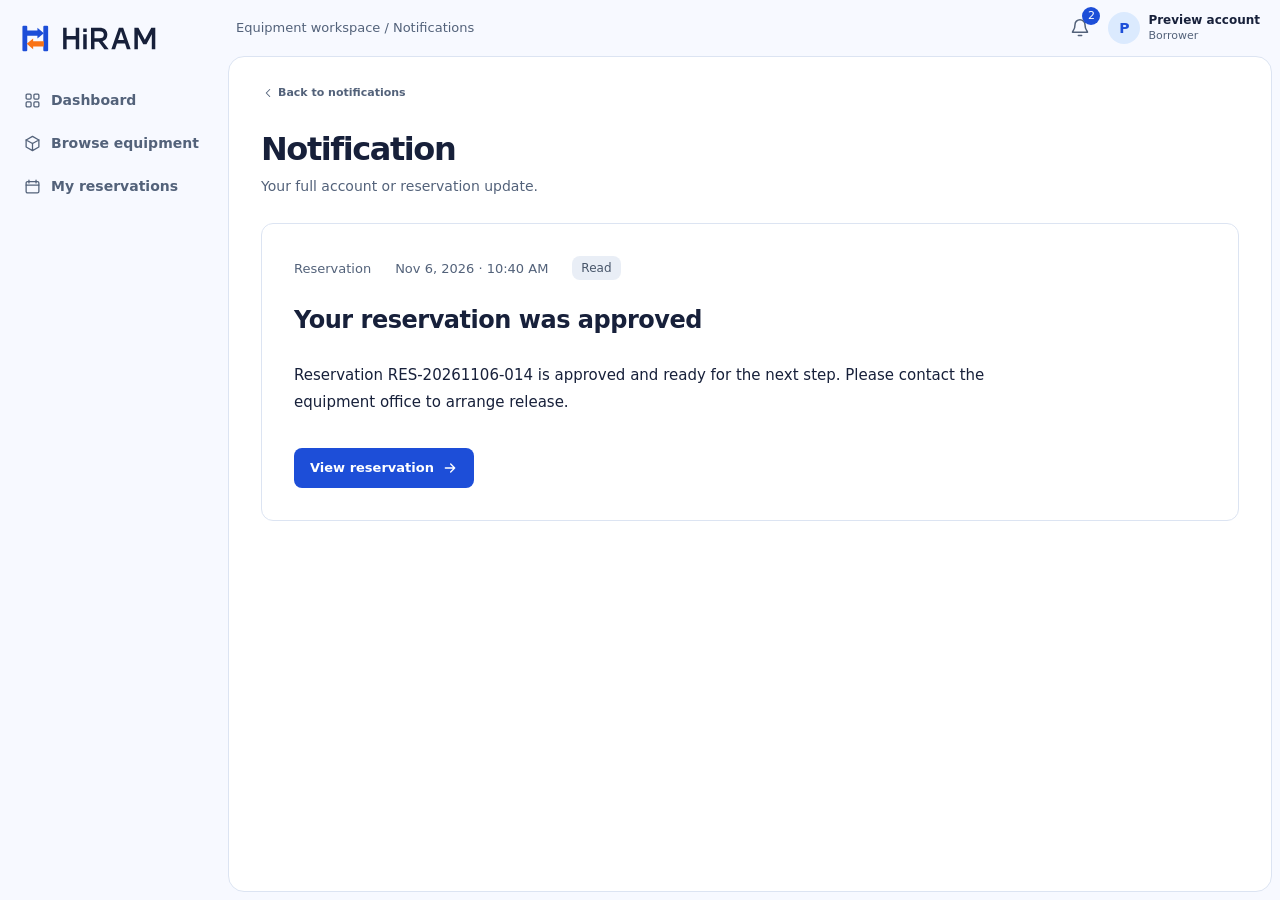
==== output/ui-previews/notifications/details.html @ 9144a80d "feat: add notification bell and list and detail UI templates" ====
<!doctype html><html lang="en"><meta charset="utf-8"><meta name="viewport" content="width=device-width,initial-scale=1"><title>HiRAM notification UI preview</title><style>:root {
    color-scheme: light;
    --font-body: Inter, system-ui, sans-serif;
    --font-heading: Manrope, var(--font-body);
    --background: #F7F9FF;
    --surface: #FFFFFF;
    --raised: #F0F4FF;
    --ink: #17203A;
    --muted: #53627A;
    --line: #DCE4F2;
    --control-line: #7888A2;
    --primary: #1D4ED8;
    --primary-hover: #1E40AF;
    --primary-soft: #DBEAFE;
    --link: #1D4ED8;
    --accent: #F97316;
    --accent-soft: #FFEDD5;
    --accent-ink: #C2410C;
    --on-primary: #FFFFFF;
    --on-accent: #17203A;

    --success: #16A34A;
    --success-ink: #166534;
    --success-soft: #DCFCE7;
    --pending: #D97706;
    --pending-ink: #92400E;
    --pending-soft: #FEF3C7;
    --borrowed: #2563EB;
    --borrowed-ink: #1E40AF;
    --borrowed-soft: #DBEAFE;
    --danger: #DC2626;
    --danger-hover: #B91C1C;
    --danger-ink: #B91C1C;
    --danger-soft: #FEE2E2;
    --info: #0284C7;
    --info-ink: #075985;
    --info-soft: #E0F2FE;
    --neutral: #64748B;
    --neutral-ink: #475569;
    --neutral-soft: #E9EEF6;
    --scrim: rgb(7 15 30 / 58%);
    --overlay-shadow: 0 12px 40px rgb(7 15 30 / 24%);
    --radius-control: 8px;
    --radius-panel: 12px;
    --space-section: 24px;
    --motion: 180ms ease;
}

@media screen {
    :root[data-theme="dark"] {
        color-scheme: dark;
        --background: #0B1220;
        --surface: #111C30;
        --raised: #1B2A45;
        --ink: #F5F7FF;
        --muted: #A6B4C9;
        --line: #31415A;
        --control-line: #7486A3;
        --primary-hover: #2855CD;
        --primary-soft: #1E365A;
        --link: #93C5FD;
        --accent: #FB923C;
        --accent-soft: #422919;
        --accent-ink: #FDBA74;
        --success-ink: #86EFAC;
        --success-soft: #153827;
        --pending-ink: #FCD34D;
        --pending-soft: #3D2E13;
        --borrowed-ink: #BFDBFE;
        --borrowed-soft: #1B3459;
        --danger-ink: #FCA5A5;
        --danger-soft: #471F2A;
        --info-ink: #BAE6FD;
        --info-soft: #14354A;
        --neutral-ink: #CBD5E1;
        --neutral-soft: #253149;
    }
}

body {
    font-family: var(--font-body);
}

h1, h2, h3, h4 {
    font-family: var(--font-heading);
}

:where(a, button, input, select, textarea, summary, [tabindex]):focus-visible {
    outline: 2px solid var(--link);
    outline-offset: 3px;
}

:where(input, textarea)::placeholder {
    color: var(--muted);
    opacity: 1;
}

:where(input[type="checkbox"], input[type="radio"]) {
    accent-color: var(--primary);
}

[hidden] { display: none !important; }

.icon-library {
    position: absolute;
    width: 0;
    height: 0;
    overflow: hidden;
}

.brand-lockup {
    display: inline-flex;
    align-items: center;
    gap: 10px;
    color: var(--ink);
    text-decoration: none;
}

.brand-mark { display: block; flex: none; width: 36px; height: 36px; }
.brand-mark img { display: block; width: 100%; height: 100%; }
.brand-name { display: block; flex: none; width: 103px; line-height: 1; }
.brand-name img { display: block; width: 100%; height: auto; }
.brand-mark .brand-dark, .brand-name .brand-dark { display: none; }
@media screen {
    :root[data-theme="dark"] .brand-light { display: none; }
    :root[data-theme="dark"] .brand-dark { display: block; }
    /* Report paper remains white in either screen theme. */
    :root[data-theme="dark"] .pv-sheet .brand-light { display: block; }
    :root[data-theme="dark"] .pv-sheet .brand-dark { display: none; }
}
@media print {
    .brand-mark .brand-light, .brand-name .brand-light { display: block; }
    .brand-mark .brand-dark, .brand-name .brand-dark { display: none; }
}

.theme-toggle {
    display: inline-grid;
    place-items: center;
    flex: none;
    width: 40px;
    height: 40px;
    padding: 0;
    border: 1px solid transparent;
    border-radius: var(--radius-control);
    color: var(--muted);
    background: transparent;
    cursor: pointer;
    transition: background-color var(--motion), color var(--motion);
}

.theme-toggle:hover {
    background: var(--raised);
    color: var(--link);
}

.theme-toggle svg {
    width: 18px;
    height: 18px;
    fill: none;
    stroke: currentColor;
    stroke-width: 1.8;
    stroke-linecap: round;
}

.theme-toggle .theme-sun,
[data-theme="dark"] .theme-toggle .theme-moon { display: none; }

[data-theme="dark"] .theme-toggle .theme-sun { display: block; }

@media (prefers-reduced-motion: reduce) {
    *, *::before, *::after {
        scroll-behavior: auto !important;
        transition-duration: .01ms !important;
        animation-duration: .01ms !important;
        animation-iteration-count: 1 !important;
    }
}

@media print {
    :root { color-scheme: light; }
}

* { box-sizing: border-box; }

body {
    margin: 0;
    color: var(--ink);
    background: var(--background);
    font-size: 14px;
    line-height: 1.5
}

button, input, select, textarea {
    font: inherit
}

button {
    cursor: pointer
}

a {
    color: inherit;
    text-decoration: none
}

.icon {
    width: 20px;
    height: 20px;
    flex: none;
    fill: none;
    stroke: currentColor;
    stroke-width: 1.8;
    stroke-linecap: round;
    stroke-linejoin: round
}

.sr-only {
    position: absolute;
    width: 1px;
    height: 1px;
    padding: 0;
    margin: -1px;
    overflow: hidden;
    clip: rect(0,0,0,0);
    white-space: nowrap;
    border: 0
}

.page-heading {
    display: flex;
    align-items: flex-end;
    justify-content: space-between;
    gap: 24px;
    margin-bottom: 26px
}

h1, h2, h3, p {
    margin-top: 0
}

.page-heading h1 {
    margin: 0 0 7px;
    font-size: clamp(26px, 2.5vw, 32px);
    line-height: 1.2;
    font-weight: 750;
    letter-spacing: -.045em;
    color: var(--ink);
    overflow-wrap: anywhere;
}

.page-heading p {
    margin: 0;
    color: var(--muted);
    font-size: 14px;
    line-height: 1.6
}

.button {
    min-height: 40px;
    display: inline-flex;
    align-items: center;
    justify-content: center;
    gap: 8px;
    padding: 0 15px;
    border: 1px solid transparent;
    border-radius: var(--radius-control);
    font-weight: 700;
    font-size: 13px;
    white-space: nowrap;
    transition: background var(--motion), border-color var(--motion)
}

    .button .icon {
        width: 16px;
        height: 16px;
        stroke-width: 2
    }

.button-primary {
    color: var(--on-primary);
    background: var(--primary);
}

    .button-primary:hover {
        background: var(--primary-hover)
    }

.button-secondary {
    color: var(--link);
    background: var(--surface);
    border-color: var(--line)
}

.button:disabled {
    opacity: .55;
    cursor: not-allowed;
    box-shadow: none
}

    .button-secondary:hover {
        background: var(--raised)
    }

.heading-action {
    height: 42px
}

.stats-grid {
    display: grid;
    grid-template-columns: repeat(3,minmax(0,1fr));
    margin-bottom: var(--space-section);
    border: 1px solid var(--line);
    border-radius: var(--radius-panel);
    background: var(--raised)
}

.stat-card {
    min-width: 0;
    padding: 16px 20px;
    border-inline-start: 1px solid var(--line);
}

.stat-card:first-child { border-inline-start: 0; }

.stat-copy {
    display: flex;
    flex-direction: column;
    align-items: flex-start
}

    .stat-copy > span {
        color: var(--link);
        font-size: 13px;
        font-weight: 600
    }

    .stat-copy strong {
        margin: 4px 0 2px;
        color: var(--ink);
        font: 750 26px/1.1 var(--font-heading);
        font-variant-numeric: tabular-nums;
        letter-spacing: -.04em
    }

    .stat-copy small {
        color: var(--muted);
        font-size: 12px
    }

.content-card {
    border: 1px solid var(--line);
    border-radius: var(--radius-panel);
    background: var(--surface);
}

.card-heading {
    display: flex;
    align-items: center;
    justify-content: space-between;
    gap: 16px;
    padding: 23px 25px 19px
}

    .card-heading h2 {
        margin: 0 0 4px;
        font-size: 17px;
        letter-spacing: -.025em
    }

    .card-heading p {
        margin: 0;
        color: var(--muted);
        font-size: 11px
    }

.count-pill {
    padding: 6px 10px;
    border-radius: 999px;
    color: var(--link);
    background: var(--raised);
    font-size: 12px;
    font-weight: 750;
    white-space: nowrap
}

.list-toolbar {
    display: flex;
    gap: 13px;
    padding: 0 25px 20px
}

.search-field {
    min-height: 40px;
    min-width: 0;
    display: flex;
    align-items: center;
    gap: 9px;
    flex: 1;
    max-width: 390px;
    padding: 0 11px;
    border: 1px solid var(--control-line);
    border-radius: 8px;
    color: var(--link);
    background: var(--surface)
}

    .search-field:focus-within {
        border-color: var(--link);
        box-shadow: 0 0 0 3px var(--primary-soft)
    }

    .search-field .icon {
        width: 16px;
        height: 16px
    }

    .search-field input {
        width: 100%;
        min-height: 38px;
        border: 0;
        outline: 0;
        color: var(--ink);
        background: transparent;
        font-size: 14px
    }

        .search-field input::placeholder {
            color: var(--muted)
        }

.filter-field {
    display: flex;
    align-items: center;
    gap: 9px;
    color: var(--link);
    font-size: 13px
}

    .filter-field select {
        height: 39px;
        min-width: 132px;
        padding: 0 11px;
        border: 1px solid var(--control-line);
        border-radius: 8px;
        color: var(--muted);
        background: var(--surface);
        font-size: 13px
    }

.table-scroll {
    overflow-x: auto
}

.category-table {
    width: 100%;
    border-collapse: collapse;
    text-align: left
}

    .category-table thead {
        background: transparent
    }

    .category-table th {
        height: 40px;
        padding: 0 20px;
        color: var(--muted);
        font-size: 12px;
        font-weight: 650;
        white-space: nowrap
    }

        .category-table th:first-child, .category-table td:first-child {
            padding-left: 25px
        }

        .category-table th:last-child, .category-table td:last-child {
            padding-right: 25px
        }

    .category-table tbody tr {
        border-top: 1px solid var(--line)
    }

    .category-table td {
        height: 60px;
        padding: 10px 20px;
        font-size: 13px;
        vertical-align: middle
    }

.category-name-cell {
    display: flex;
    align-items: center;
    gap: 11px;
    min-width: 245px
}

.equipment-cover-thumbnail {
    width: 100%;
    height: 100%;
    object-fit: cover;
    border-radius: inherit;
}

.equipment-details-cover {
    width: 100%;
    max-height: 240px;
    object-fit: contain;
    border-radius: 9px;
}

.category-tile {
    width: 37px;
    height: 37px;
    display: grid;
    place-items: center;
    flex: none;
    border-radius: 9px;
    color: var(--link);
    background: var(--raised)
}

    .category-tile .icon {
        width: 18px;
        height: 18px
    }

.category-name-cell strong {
    display: block;
    margin-bottom: 4px;
    color: var(--ink);
    font-size: 11px;
    font-weight: 750
}

.category-name-cell small {
    display: block;
    max-width: 300px;
    overflow: hidden;
    color: var(--muted);
    font-size: 12px;
    text-overflow: ellipsis;
    white-space: nowrap
}

.code-text {
    color: var(--muted);
    font-weight: 650;
    letter-spacing: .015em
}

.equipment-count {
    color: var(--muted)
}

.status-badge {
    display: inline-flex;
    align-items: center;
    gap: 6px;
    padding: 6px 9px;
    border-radius: 999px;
    font-size: 12px;
    font-weight: 750
}

    .status-badge span {
        width: 6px;
        height: 6px;
        border-radius: 50%;
        background: currentColor
    }

.actions-column {
    text-align: right
}

.row-actions {
    display: flex;
    align-items: center;
    justify-content: flex-end;
    gap: 4px;
    min-width: 165px
}

.icon-button {
    width: 32px;
    height: 32px;
    display: inline-grid;
    place-items: center;
    border: 0;
    border-radius: 8px;
    color: var(--muted);
    background: transparent
}

    .icon-button:hover {
        color: var(--link);
        background: var(--raised)
    }

    .icon-button .icon {
        width: 16px;
        height: 16px
    }

.status-action {
    margin-left: 3px;
    padding: 6px 8px;
    border: 0;
    border-radius: 7px;
    color: var(--muted);
    background: var(--raised);
    font-size: 12px;
    font-weight: 650
}

    .status-action:not(:disabled):hover {
        background: var(--raised);
        color: var(--link)
    }

.status-action:disabled {
    opacity: .55;
    cursor: not-allowed
}

.category-action-form {
    display: inline-flex;
    margin: 0;
}

.status-action-danger {
    color: var(--danger-ink);
    background: var(--danger-soft);
}

.status-action-danger:not(:disabled):hover {
    color: var(--danger-ink);
    background: var(--danger-soft);
}

.button-danger {
    color: var(--on-primary);
    background: var(--danger);
    border-color: var(--danger);
}

.button-danger:hover {
    color: var(--on-primary);
    background: var(--danger);
}

.category-notice {
    margin-bottom: 18px;
    padding: 12px 16px;
    border: 1px solid;
    border-radius: 10px;
    font-size: 13px;
}

.category-notice-success {
    color: var(--success-ink);
    background: var(--raised);
    border-color: var(--line);
}

.category-notice-error {
    color: var(--danger-ink);
    background: var(--danger-soft);
    border-color: var(--line);
}

.table-footer {
    display: flex;
    align-items: center;
    justify-content: space-between;
    gap: 10px;
    padding: 17px 25px;
    border-top: 1px solid var(--line);
    color: var(--muted);
    font-size: 12px
}

.empty-results {
    padding: 45px 20px;
    text-align: center
}

.empty-categories {
    display: flex;
    flex-direction: column;
    align-items: center;
    padding: 55px 20px 62px;
    border-top: 1px solid var(--line);
    text-align: center
}

.empty-categories .empty-icon {
    width: 52px;
    height: 52px;
    margin-bottom: 16px
}

.empty-categories h3 {
    margin: 0 0 7px;
    font-size: 16px
}

.empty-categories p {
    margin: 0 0 20px;
    color: var(--muted);
    font-size: 12px
}

    .empty-results[hidden] {
        display: none
    }

.empty-icon {
    width: 43px;
    height: 43px;
    margin: 0 auto 12px;
    display: grid;
    place-items: center;
    border-radius: 11px;
    color: var(--link);
    background: var(--raised)
}

.empty-results h3 {
    margin-bottom: 5px;
    font-size: 14px
}

.empty-results p {
    margin-bottom: 10px;
    color: var(--muted);
    font-size: 11px
}

.text-button {
    border: 0;
    color: var(--link);
    background: transparent;
    font-weight: 700
}

.app-dialog {
    width: min(440px,calc(100% - 28px));
    padding: 25px;
    border: 1px solid var(--line);
    border-radius: 16px;
    color: var(--ink);
    box-shadow: var(--overlay-shadow)
}

    .app-dialog::backdrop {
        background: var(--scrim);

    }

.dialog-top {
    display: flex;
    align-items: flex-start;
    justify-content: space-between;
    margin-bottom: 18px
}

.dialog-icon {
    width: 43px;
    height: 43px;
    display: grid;
    place-items: center;
    border-radius: 11px;
    color: var(--link);
    background: var(--raised)
}

.dialog-kicker {
    color: var(--link);
    font-size: 12px;
    font-weight: 800;
    letter-spacing: .11em
}

.app-dialog h2 {
    margin: 7px 0 9px;
    font-size: 21px;
    letter-spacing: -.035em
}

.app-dialog p {
    margin: 0;
    color: var(--link);
    font-size: 12px;
    line-height: 1.6
}

.details-list {
    margin: 21px 0 0;
    border-top: 1px solid var(--line)
}

    .details-list div {
        display: flex;
        justify-content: space-between;
        gap: 20px;
        padding: 12px 0;
        border-bottom: 1px solid var(--line);
        font-size: 11px
    }

    .details-list dt {
        color: var(--muted)
    }

    .details-list dd {
        margin: 0;
        color: var(--ink);
        font-weight: 700;
        text-align: right
    }

.dialog-actions {
    display: flex;
    justify-content: flex-end;
    gap: 9px;
    margin-top: 25px
}

.form-page-heading {
    margin-bottom: 22px
}

    .form-page-heading p strong {
        color: var(--muted)
    }

.back-link {
    display: inline-flex;
    align-items: center;
    gap: 3px;
    margin-bottom: 28px;
    color: var(--muted);
    font-size: 11px;
    font-weight: 700
}

    .back-link:hover {
        color: var(--link)
    }

    .back-link .icon {
        width: 14px;
        height: 14px;
        transform: rotate(180deg)
    }

.form-page-grid {
    display: grid;
    grid-template-columns: minmax(0,1fr) 260px;
    align-items: start;
    gap: 20px
}

.form-card {
    padding: 28px
}

.form-card-header {
    display: flex;
    align-items: center;
    gap: 12px;
    margin-bottom: 29px
}

.form-section-icon {
    width: 40px;
    height: 40px;
    display: grid;
    place-items: center;
    border-radius: 10px;
    color: var(--link);
    background: var(--raised)
}

    .form-section-icon .icon {
        width: 19px;
        height: 19px
    }

.form-card-header h2 {
    margin: 0 0 3px;
    font-size: 16px;
    letter-spacing: -.025em
}

.form-card-header p {
    margin: 0;
    color: var(--muted);
    font-size: 11px
}

.form-grid {
    display: grid;
    grid-template-columns: repeat(2,minmax(0,1fr));
    gap: 23px 18px
}

.form-group {
    display: flex;
    flex-direction: column
}

.form-group-wide {
    grid-column: 1/-1
}

.form-group label {
    margin-bottom: 8px;
    color: var(--muted);
    font-size: 11px;
    font-weight: 750
}

.required {
    color: var(--danger-ink)
}

.form-group input, .form-group select, .form-group textarea {
    width: 100%;
    border: 1px solid var(--control-line);
    border-radius: 9px;
    outline: 0;
    color: var(--ink);
    background: var(--surface);
    font-size: 12px
}

.form-group input, .form-group select {
    height: 43px;
    padding: 0 12px
}

.form-group select {
    appearance: none;
    padding-right: 36px;
    background-image: url("data:image/svg+xml,%3Csvg xmlns='http://www.w3.org/2000/svg' width='16' height='16' viewBox='0 0 24 24' fill='none' stroke='%23728097' stroke-width='2' stroke-linecap='round' stroke-linejoin='round'%3E%3Cpath d='m6 9 6 6 6-6'/%3E%3C/svg%3E");
    background-repeat: no-repeat;
    background-position: right 12px center;
    background-size: 16px;
    cursor: pointer
}

@media (forced-colors: active) {
    .form-group select {
        appearance: auto;
        background-image: none
    }
}

.form-group textarea {
    min-height: 122px;
    padding: 12px;
    resize: vertical;
    line-height: 1.6
}

    .form-group input::placeholder, .form-group textarea::placeholder {
        color: var(--muted)
    }

    .form-group input:focus, .form-group select:focus, .form-group textarea:focus {
        border-color: var(--line);
        box-shadow: 0 0 0 3px var(--primary-soft)
    }

.form-group small {
    margin-top: 7px;
    color: var(--muted);
    font-size: 12px
}

.form-divider {
    height: 1px;
    margin: 27px 0;
    background: var(--line)
}

.status-setting {
    display: flex;
    align-items: center;
    justify-content: space-between;
    gap: 20px
}

    .status-setting h3 {
        margin: 0 0 4px;
        font-size: 12px
    }

    .status-setting p {
        margin: 0;
        color: var(--muted);
        font-size: 11px;
        line-height: 1.5
    }

.switch {
    display: flex;
    align-items: center;
    gap: 9px;
    cursor: pointer;
    white-space: nowrap
}

    .switch input {
        position: absolute;
        opacity: 0;
        width: 1px;
        height: 1px
    }

.switch-track {
    width: 35px;
    height: 20px;
    position: relative;
    border-radius: 99px;
    background: var(--neutral);
    transition: background .15s
}

    .switch-track::after {
        content: "";
        position: absolute;
        top: 3px;
        left: 3px;
        width: 14px;
        height: 14px;
        border-radius: 50%;
        background: var(--surface);
        transition: transform .15s
    }

.switch input:checked + .switch-track {
    background: var(--primary)
}

    .switch input:checked + .switch-track::after {
        transform: translateX(15px)
    }

.switch input:focus-visible + .switch-track {
    outline: 2px solid var(--link);
    outline-offset: 2px
}

.switch-label {
    color: var(--muted);
    font-size: 11px;
    font-weight: 750
}

.form-actions {
    display: flex;
    justify-content: flex-end;
    gap: 9px;
    margin-top: 31px;
    padding-top: 23px;
    border-top: 1px solid var(--line)
}

.form-side-card {
    padding: 22px;
    border: 1px solid var(--line);
    border-radius: 13px;
    background: var(--raised);
}

.side-card-icon {
    width: 39px;
    height: 39px;
    display: grid;
    place-items: center;
    margin-bottom: 18px;
    border-radius: 10px;
    color: var(--link);
    background: var(--primary-soft)
}

.form-side-card h2 {
    margin: 0 0 8px;
    font-size: 14px;
    letter-spacing: -.02em
}

.form-side-card p {
    margin: 0;
    color: var(--link);
    font-size: 11px;
    line-height: 1.7
}

.side-card-tip {
    display: flex;
    align-items: flex-start;
    gap: 7px;
    margin-top: 21px;
    padding-top: 17px;
    border-top: 1px solid var(--line);
    color: var(--link);
    font-size: 12px;
    font-weight: 650;
    line-height: 1.5
}

    .side-card-tip .icon {
        width: 15px;
        height: 15px
    }

:focus-visible {
    outline: 2px solid var(--link);
    outline-offset: 2px
}

.field-validation-error,
.validation-summary-errors {
    color: var(--danger-ink);
    font-size: 12px;
}

@media(max-width:1100px) {
    .category-table td, .category-table th {
        padding-left: 12px;
        padding-right: 12px
    }

    .form-page-grid {
        grid-template-columns: minmax(0,1fr) 220px
    }
}

@media(max-width:850px) {
    .form-page-grid {
        grid-template-columns: 1fr
    }

    .form-side-card {
        display: none
    }
}

@media(max-width:620px) {
    .page-heading {
        align-items: flex-start;
        flex-direction: column;
        gap: 16px
    }

        .page-heading h1 {
            font-size: 25px
        }

    .heading-action {
        width: 100%
    }

    .stats-grid {
        grid-template-columns: 1fr
    }

    .stat-card { padding: 12px 16px; border-inline-start: 0; }
    .stat-card + .stat-card { border-top: 1px solid var(--line); }

    .stat-copy strong {
        font-size: 21px
    }

    .card-heading {
        padding: 20px 16px 17px
    }

    .list-toolbar {
        flex-direction: column;
        padding: 0 16px 18px
    }

    .search-field {
        flex: none;
        width: 100%;
        max-width: none;
    }

    .filter-field {
        justify-content: space-between
    }

        .filter-field select {
            flex: 1
        }

    .category-table {
        min-width: 730px
    }

    .table-footer {
        padding: 15px 16px
    }

    .form-card {
        padding: 20px 17px
    }

    .form-grid {
        grid-template-columns: 1fr;
        gap: 19px
    }

    .form-group-wide {
        grid-column: auto
    }

    .status-setting {
        align-items: flex-start;
        flex-direction: column;
        gap: 12px
    }

    .form-actions .button {
        flex: 1
    }
}

/* Pagination */
.table-footer {
    display: flex;
    justify-content: space-between;
    align-items: center;
    gap: 12px;
    flex-wrap: wrap;
}

.pager {
    display: flex;
    align-items: center;
    gap: 6px;
    flex-wrap: wrap;
}

.pager-link {
    display: inline-flex;
    align-items: center;
    justify-content: center;
    min-width: 32px;
    height: 32px;
    padding: 0 8px;
    border: 1px solid var(--line);
    border-radius: 8px;
    background: var(--surface);
    color: var(--ink);
    font-size: 12px;
    cursor: pointer;
}

    .pager-link:hover {
        background: var(--raised);
        border-color: var(--link);
        color: var(--link);
    }

    .pager-link.pager-active {
        background: var(--primary);
        border-color: var(--link);
        color: var(--on-primary);
    }

/* Shared status badges */
.status-badge.status-available,
.status-badge.status-active {
    color: var(--success-ink);
    background: var(--success-soft);
}

.status-badge.status-pending,
.status-badge.status-reserved { color: var(--pending-ink); background: var(--pending-soft); }

.pending-muted {
    margin-top: 3px;
    color: var(--muted);
    font-size: 12px;
}

.heading-status {
    align-self: center;
}

.status-badge.status-borrowed { color: var(--borrowed-ink); background: var(--borrowed-soft); }

.status-badge.status-undermaintenance { color: var(--neutral-ink); background: var(--neutral-soft); }

.status-badge.status-unavailable,
.status-badge.status-inactive { color: var(--neutral-ink); background: var(--neutral-soft); }

.status-badge[class*="status-"] > span {
    display: inline-block;
    width: 6px;
    height: 6px;
    border-radius: 50%;
    background: currentColor;
}

.app-shell {
    --sidebar-width: 228px;
    display: grid;
    grid-template-columns: var(--sidebar-width) minmax(0, 1fr);
    height: 100vh;
    height: 100dvh;
}

.app-shell.sidebar-collapsed { --sidebar-width: 68px; }

.app-sidebar {
    min-height: 0;
    overflow: auto;
    padding: 16px 12px;
    background: var(--background);
}

.app-brand { min-height: 44px; margin: 0 4px 20px; }
.sidebar-nav { display: grid; gap: 3px; }

.nav-caption {
    margin: 0 10px 4px;
    color: var(--muted);
    font-size: 12px;
    font-weight: 600;
}

.nav-caption-spaced { margin-top: 16px; }

.nav-link {
    display: flex;
    align-items: center;
    gap: 10px;
    min-height: 40px;
    padding: 7px 10px;
    border-inline-start: 2px solid transparent;
    border-radius: var(--radius-control);
    color: var(--muted);
    font-weight: 550;
}

.nav-link .icon { width: 17px; height: 17px; }
.nav-link:hover { background: var(--raised); color: var(--ink); }
.nav-link-active, .nav-link-active:hover {
    border-inline-start-color: var(--link);
    background: var(--primary-soft);
    color: var(--link);
}

.sidebar-close, .sidebar-scrim { display: none; }

.app-main {
    display: grid;
    grid-template-rows: 56px minmax(0, 1fr);
    grid-template-columns: minmax(0, 1fr);
    min-width: 0;
    min-height: 0;
}

.app-topbar {
    position: relative;
    z-index: 2;
    display: flex;
    align-items: center;
    justify-content: space-between;
    gap: 8px;
    padding: 0 20px 0 8px;
}

.topbar-start, .topbar-end, .topbar-location {
    display: flex;
    align-items: center;
    gap: 8px;
}

.topbar-start, .topbar-location { min-width: 0; }
.topbar-end { flex: none; }
.topbar-location { color: var(--muted); font-size: 13px; }
.topbar-location .icon { width: 14px; height: 14px; }
.topbar-location strong {
    overflow: hidden;
    color: var(--ink);
    text-overflow: ellipsis;
    white-space: nowrap;
}

.profile-menu { position: relative; }
.profile-menu summary {
    display: flex;
    align-items: center;
    min-height: 44px;
    gap: 8px;
    cursor: pointer;
    list-style: none;
}
.profile-menu summary::-webkit-details-marker { display: none; }
.avatar {
    width: 32px;
    height: 32px;
    display: grid;
    place-items: center;
    border-radius: 50%;
    background: var(--primary-soft);
    color: var(--link);
    font-weight: 700;
}
.profile-copy {
    display: flex;
    flex-direction: column;
    max-width: 150px;
    font-size: 12px;
    line-height: 1.3;
}
.profile-copy strong {
    overflow: hidden;
    text-overflow: ellipsis;
    white-space: nowrap;
}
.profile-copy small { color: var(--muted); font-size: 11px; }
.profile-chevron { width: 13px; height: 13px; transform: rotate(90deg); }
.profile-dropdown {
    position: absolute;
    right: 0;
    top: 100%;
    z-index: 20;
    width: 200px;
    padding: 6px;
    border: 1px solid var(--line);
    border-radius: var(--radius-panel);
    background: var(--surface);
    box-shadow: var(--overlay-shadow);
}
.profile-dropdown-heading {
    padding: 8px;
    overflow: hidden;
    text-overflow: ellipsis;
    white-space: nowrap;
    border-bottom: 1px solid var(--line);
    font-weight: 700;
}
.profile-dropdown a {
    display: flex;
    align-items: center;
    gap: 8px;
    margin-top: 4px;
    padding: 8px;
    border-radius: var(--radius-control);
}
.profile-dropdown a:hover { background: var(--raised); }

.app-content {
    min-width: 0;
    min-height: 0;
    margin: 0 8px 8px 0;
    padding: 28px clamp(20px, 2.5vw, 48px) 40px;
    overflow: auto;
    border: 1px solid var(--line);
    border-radius: 16px;
    background: var(--surface);
}
.app-content:focus { outline: none; }

.skip-link {
    position: fixed;
    z-index: 60;
    top: 8px;
    left: 8px;
    padding: 10px 16px;
    color: var(--on-primary);
    background: var(--primary);
    border-radius: var(--radius-control);
    transform: translateY(-150%);
}
.skip-link:focus { transform: none; }

@media (min-width: 851px) {
    .sidebar-collapsed .nav-caption,
    .sidebar-collapsed .brand-name { display: none; }
    .sidebar-collapsed .nav-link { justify-content: center; padding-inline: 0; }
    .sidebar-collapsed .nav-link span {
        position: absolute;
        width: 1px;
        height: 1px;
        overflow: hidden;
        clip-path: inset(50%);
        white-space: nowrap;
    }
}

@media (max-width: 850px) {
    .app-shell { grid-template-columns: minmax(0, 1fr); }
    .app-topbar { padding-inline: 12px; }
    .app-sidebar {
        position: fixed;
        inset: 0 auto 0 0;
        z-index: 40;
        width: min(288px, calc(100% - 48px));
        display: none;
    }
    .sidebar-open .app-sidebar { display: block; }
    .sidebar-open .sidebar-scrim {
        position: fixed;
        inset: 0;
        z-index: 30;
        display: block;
        background: var(--scrim);
    }
    .app-sidebar .sidebar-close {
        position: absolute;
        top: 18px;
        right: 12px;
        display: inline-grid;
    }
    .app-sidebar .nav-link { min-height: 44px; }
    .app-content { margin: 0; padding: 24px 16px 32px; border: 0; border-radius: 0; }
}

@media (max-width: 540px) {
    .topbar-location > span, .topbar-location .icon,
    .profile-copy, .profile-chevron { display: none; }
}

/* Two columns with one shared gutter fill the workspace. Narrow layouts use one column. */
.dashboard-layout {
    display: grid;
    grid-template-columns: minmax(0, 3fr) minmax(0, 2fr);
    gap: var(--space-section);
    align-items: start;
}

.dashboard-feature {
    padding: var(--space-section);
    border: 1px solid var(--line);
    border-inline-start: 3px solid var(--accent);
    border-radius: var(--radius-panel);
    background: var(--raised);
}

.dashboard-feature > .icon { color: var(--link); margin-bottom: 8px; }
.dashboard-feature h2, .dashboard-links h2, .dashboard-queue h2 {
    margin: 0 0 6px;
    font-size: 18px;
}
.dashboard-feature p, .dashboard-link small, .dashboard-queue-heading p { color: var(--muted); }
.dashboard-feature .dashboard-number {
    margin: 0;
    font: 750 32px/1.2 var(--font-heading);
    font-variant-numeric: tabular-nums;
    color: var(--link);
}

.dashboard-links { min-width: 0; }
.dashboard-link {
    display: flex;
    justify-content: space-between;
    align-items: center;
    gap: 12px;
    min-height: 60px;
    padding: 10px 4px;
    border-bottom: 1px solid var(--line);
}
.dashboard-link:hover { background: var(--raised); color: var(--link); }
.dashboard-link small { display: block; margin-top: 3px; font-size: 13px; }
.dashboard-link .icon { width: 16px; color: var(--link); }

.dashboard-queue { margin-bottom: var(--space-section); }
.dashboard-queue-heading {
    display: flex;
    align-items: center;
    justify-content: space-between;
    flex-wrap: wrap;
    gap: 12px;
    margin-bottom: 12px;
}
.dashboard-queue-heading p { margin: 0; }
.dashboard-empty {
    padding: 16px;
    border-radius: var(--radius-control);
    color: var(--muted);
    background: var(--raised);
}
.dashboard-people { margin-top: var(--space-section); }

@media (max-width: 700px) {
    .dashboard-layout { grid-template-columns: minmax(0, 1fr); }
}

.notification-menu { position: relative; }
.notification-menu:not([open]) .notification-dropdown { display: none; }
.notification-toggle { position: relative; display: grid; place-items: center; width: 40px; height: 44px; border-radius: var(--radius-control); cursor: pointer; list-style: none; color: var(--muted); }
.notification-toggle::-webkit-details-marker { display: none; }
.notification-toggle:hover, .notification-menu[open] .notification-toggle { color: var(--ink); background: var(--raised); }
.notification-toggle:focus-visible { outline: 2px solid var(--link); outline-offset: 3px; }
.notification-count { position: absolute; top: 1px; right: 0; min-width: 18px; height: 18px; padding: 0 4px; border-radius: 12px; background: var(--primary); color: var(--on-primary); font-size: 11px; line-height: 18px; text-align: center; font-variant-numeric: tabular-nums; }
.notification-dropdown { position: absolute; right: 0; top: calc(100% + 12px); width: 370px; max-width: calc(100vw - 32px); max-height: min(620px, calc(100dvh - 100px)); overflow-y: auto; border: 1px solid var(--line); border-radius: var(--radius-panel); background: var(--surface); color: var(--ink); box-shadow: var(--overlay-shadow); z-index: 80; }
.notification-menu-heading { display: flex; align-items: baseline; justify-content: space-between; gap: 16px; padding: 20px; }
.notification-menu-heading h2 { margin: 0; font-size: 16px; font-weight: 650; }
.notification-menu-heading > span { font-size: 12px; color: var(--muted); }
.notification-recent { list-style: none; margin: 0; padding: 0; }
.notification-recent li { border-top: 1px solid var(--line); }
.notification-recent a { display: flex; align-items: flex-start; gap: 12px; padding: 18px 20px; color: var(--ink); text-decoration: none; }
.notification-recent a:hover { background: var(--raised); }
.notification-recent a:focus-visible { outline: 2px solid var(--link); outline-offset: -3px; }
.notification-dot { display: block; flex: none; width: 6px; height: 6px; margin-top: 7px; border-radius: 50%; background: transparent; }
.is-unread .notification-dot { background: var(--primary); }
.notification-recent-copy { display: grid; min-width: 0; gap: 6px; }
.notification-recent-copy strong { font-size: 13px; font-weight: 600; line-height: 1.5; overflow-wrap: anywhere; }
.notification-recent-copy > span { font-size: 13px; line-height: 1.5; color: var(--muted); overflow-wrap: anywhere; }
.notification-recent-copy time { font-size: 12px; color: var(--muted); }
.notification-view-all { display: flex; align-items: center; justify-content: space-between; min-height: 48px; padding: 14px 20px; border-top: 1px solid var(--line); color: var(--link); font-size: 13px; font-weight: 600; text-decoration: none; }
.notification-view-all:hover { background: var(--raised); }
.notification-menu-empty { padding: 24px 20px 32px; }
.notification-menu-empty strong { font-size: 14px; font-weight: 600; }
.notification-menu-empty p { margin: 8px 0 0; font-size: 13px; line-height: 1.6; color: var(--muted); }
.notification-unread-total { align-self: center; font-size: 14px; color: var(--muted); font-variant-numeric: tabular-nums; }
.notification-table { min-width: 760px; }
.notification-table th:first-child { width: 48%; }
.notification-subject { display: flex; align-items: flex-start; gap: 12px; }
.notification-subject a { color: var(--ink); font-size: 14px; font-weight: 500; text-decoration: none; }
.is-unread .notification-subject a { font-weight: 650; }
.notification-subject a:hover { color: var(--link); text-decoration: underline; }
.notification-subject p { margin: 6px 0 0; color: var(--muted); font-size: 13px; line-height: 1.5; overflow-wrap: anywhere; }
.notification-time { display: block; margin-top: 4px; color: var(--muted); font-size: 12px; }
.notification-read-state { display: inline-flex; align-items: center; padding: 3px 9px; border-radius: var(--radius-control); font-size: 12px; font-weight: 500; color: var(--link); background: var(--primary-soft); white-space: nowrap; }
.notification-read-state.is-read { background: var(--neutral-soft); color: var(--neutral-ink); }
.notification-pagination { display: flex; align-items: center; gap: 12px; flex-wrap: wrap; }
.notification-empty { padding: 48px 24px; text-align: center; }
.notification-empty > .icon { width: 28px; height: 28px; color: var(--muted); }
.notification-empty h3 { margin: 16px 0 8px; font-size: 18px; }
.notification-empty p { max-width: 440px; margin: 0 auto; font-size: 14px; line-height: 1.6; color: var(--muted); }
.notification-message { padding: 32px; }
.notification-message-meta { display: flex; align-items: center; flex-wrap: wrap; gap: 12px 24px; font-size: 13px; color: var(--muted); }
.notification-message h2 { margin: 24px 0 0; font-size: 24px; line-height: 1.4; letter-spacing: -.02em; overflow-wrap: anywhere; }
.notification-message-body { max-width: 76ch; margin-top: 24px; white-space: pre-line; font-size: 15px; line-height: 1.8; overflow-wrap: anywhere; }
.notification-message footer { margin-top: 32px; }
@media (max-width: 850px) {
    .notification-dropdown { position: fixed; right: 16px; top: 68px; }
    .notification-filters { flex-wrap: wrap; }
    .page-heading .notification-unread-total { align-self: flex-start; }
    .notification-filters .search-field { flex-basis: 100%; }
    .notification-message { padding: 24px; }
    .notification-message h2 { font-size: 21px; }
}
 @media(max-width:850px){.app-topbar{padding-inline:16px}}</style><body class="app-body">
<svg class="icon-library" aria-hidden="true" xmlns="http://www.w3.org/2000/svg">
    <symbol id="i-grid" viewBox="0 0 24 24"><rect x="3" y="3" width="7" height="7" rx="1.5"/><rect x="14" y="3" width="7" height="7" rx="1.5"/><rect x="3" y="14" width="7" height="7" rx="1.5"/><rect x="14" y="14" width="7" height="7" rx="1.5"/></symbol>
    <symbol id="i-box" viewBox="0 0 24 24"><path d="m12 2 9 5-9 5-9-5 9-5Z"/><path d="M3 7v10l9 5 9-5V7M12 12v10"/></symbol>
    <symbol id="i-layers" viewBox="0 0 24 24"><path d="m12 3 9 5-9 5-9-5 9-5ZM3 12l9 5 9-5M3 16l9 5 9-5"/></symbol>
    <symbol id="i-calendar" viewBox="0 0 24 24"><rect x="3" y="5" width="18" height="16" rx="2"/><path d="M7 3v4M17 3v4M3 10h18"/></symbol>
    <symbol id="i-tools" viewBox="0 0 24 24"><path d="M14 7a5 5 0 0 0-6.5 6.5L3 18l3 3 4.5-4.5A5 5 0 0 0 17 10l-3 3-3-3 3-3Z"/></symbol>
    <symbol id="i-chart" viewBox="0 0 24 24"><path d="M4 20V12M10 20V4M16 20v-8M22 20H2"/></symbol>
    <symbol id="i-print" viewBox="0 0 24 24"><path d="M6 9V3h12v6M6 18H4a1 1 0 0 1-1-1v-6a2 2 0 0 1 2-2h14a2 2 0 0 1 2 2v6a1 1 0 0 1-1 1h-2" /><rect x="6" y="14" width="12" height="7" rx="1" /></symbol>
    <symbol id="i-download" viewBox="0 0 24 24"><path d="M12 4v11m-5-5 5 5 5-5M5 20h14" /></symbol>
    <symbol id="i-settings" viewBox="0 0 24 24"><circle cx="12" cy="12" r="3"/><path d="M19.4 15a1.8 1.8 0 0 0 .36 2l-1.8 1.8a1.8 1.8 0 0 0-2-.36l-.7.29V21h-2.5v-2.27l-.7-.29a1.8 1.8 0 0 0-2 .36l-1.8-1.8a1.8 1.8 0 0 0 .36-2l-.29-.7H6v-2.5h2.27l.29-.7a1.8 1.8 0 0 0-.36-2l1.8-1.8a1.8 1.8 0 0 0 2 .36l.7-.29V5h2.5v2.27l.7.29a1.8 1.8 0 0 0 2-.36l1.8 1.8a1.8 1.8 0 0 0-.36 2l.29.7H22v2.5h-2.27l-.33.8Z" transform="translate(-1.5 -1.5)"/></symbol>
    <symbol id="i-search" viewBox="0 0 24 24"><circle cx="11" cy="11" r="7"/><path d="m20 20-4-4"/></symbol>
    <symbol id="i-plus" viewBox="0 0 24 24"><path d="M12 5v14M5 12h14"/></symbol>
    <symbol id="i-arrow" viewBox="0 0 24 24"><path d="M5 12h14m-6-6 6 6-6 6"/></symbol>
    <symbol id="i-chevron" viewBox="0 0 24 24"><path d="m9 18 6-6-6-6"/></symbol>
    <symbol id="i-edit" viewBox="0 0 24 24"><path d="m14 5 5 5M4 20l4.5-1 11-11a2 2 0 0 0-3-3l-11 11L4 20Z"/></symbol>
    <symbol id="i-eye" viewBox="0 0 24 24"><path d="M2.5 12s3.5-6 9.5-6 9.5 6 9.5 6-3.5 6-9.5 6-9.5-6-9.5-6Z"/><circle cx="12" cy="12" r="2.5"/></symbol>
    <symbol id="i-eye-closed" viewBox="0 0 24 24"><path d="m3 3 18 18M10.6 6.1c.5-.1.9-.1 1.4-.1 6 0 9.5 6 9.5 6a16 16 0 0 1-2.1 2.8M6.4 6.4A16.7 16.7 0 0 0 2.5 12s3.5 6 9.5 6c1.6 0 3-.4 4.2-1" /></symbol>
    <symbol id="i-dots" viewBox="0 0 24 24"><circle cx="5" cy="12" r="1"/><circle cx="12" cy="12" r="1"/><circle cx="19" cy="12" r="1"/></symbol>
    <symbol id="i-check" viewBox="0 0 24 24"><path d="m5 12 4 4L19 6"/></symbol>
    <symbol id="i-info" viewBox="0 0 24 24"><circle cx="12" cy="12" r="9"/><path d="M12 11v5M12 8h.01"/></symbol>
    <symbol id="i-menu" viewBox="0 0 24 24"><path d="M4 7h16M4 12h16M4 17h16"/></symbol>
    <symbol id="i-close" viewBox="0 0 24 24"><path d="M5 5l14 14M19 5 5 19"/></symbol>
    <symbol id="i-user" viewBox="0 0 24 24"><circle cx="12" cy="8" r="4"/><path d="M4 21a8 8 0 0 1 16 0"/></symbol>
    <symbol id="i-users" viewBox="0 0 24 24"><circle cx="9" cy="8" r="3.5"/><path d="M2.5 20a6.5 6.5 0 0 1 13 0M16 4.5a3.5 3.5 0 0 1 0 7M18 14a6.5 6.5 0 0 1 3.5 6"/></symbol>
    <symbol id="i-shield" viewBox="0 0 24 24"><path d="M12 3 4 6v6c0 5 3.5 8 8 9 4.5-1 8-4 8-9V6l-8-3Z"/><path d="m9 12 2 2 4-4"/></symbol>
    <symbol id="i-lock" viewBox="0 0 24 24"><rect x="4" y="10" width="16" height="11" rx="2"/><path d="M8 10V7a4 4 0 0 1 8 0v3"/></symbol>
    <symbol id="i-logout" viewBox="0 0 24 24"><path d="M10 4H5a2 2 0 0 0-2 2v12a2 2 0 0 0 2 2h5M15 7l5 5-5 5M9 12h11"/></symbol>
    <symbol id="i-bell" viewBox="0 0 24 24"><path d="M18 8a6 6 0 0 0-12 0c0 7-3 7-3 9h18c0-2-3-2-3-9M10 21h4" /></symbol>
</svg>
<div class="app-shell"><aside class="app-sidebar"><a href="index.html" class="brand-lockup app-brand"><svg xmlns="http://www.w3.org/2000/svg" width="150" height="43" viewBox="0 0 560 160" role="img" aria-labelledby="title"><title id="title">HiRAM — primary</title><g transform="translate(8 16)"><g><path fill="#1D4ED8" d="M16 20Q16 16 20 16H30Q34 16 34 20V108Q34 112 30 112H20Q16 112 16 108ZM94 20Q94 16 98 16H108Q112 16 112 20V108Q112 112 108 112H98Q94 112 94 108Z"/><path fill="#1D4ED8" d="M32 34H72V24L96 44L72 64V54H32Z"/><path fill="#F97316" d="M96 74H56V64L32 84L56 104V94H96Z"/></g></g><g fill="#17203A" transform="translate(176 40)"><path d="M0 0H13V31H47V0H60V80H47V44H13V80H0Z"/><path d="M75 24H88V80H75ZM75 3H88V16H75Z"/><path fill-rule="evenodd" d="M104 0H135C155 0 165 10 165 26C165 39 158 47 147 50L170 80H154L133 52H117V80H104ZM117 13V39H135C146 39 152 35 152 26C152 17 146 13 135 13Z"/><path fill-rule="evenodd" d="M180 80L208 0H224L252 80H238L231 59H201L194 80ZM205 46H227L216 13Z"/><path d="M266 80V0H281L305 45L329 0H344V80H331V24L311 61H299L279 24V80Z"/></g></svg>
</a><nav class="sidebar-nav"><a class="nav-link" href="index.html"><svg class="icon" aria-hidden="true"><use href="#i-grid"/></svg><span>Dashboard</span></a><a class="nav-link" href="index.html"><svg class="icon" aria-hidden="true"><use href="#i-box"/></svg><span>Browse equipment</span></a><a class="nav-link" href="index.html"><svg class="icon" aria-hidden="true"><use href="#i-calendar"/></svg><span>My reservations</span></a></nav></aside><div class="app-main"><header class="app-topbar"><div class="topbar-start"><span class="topbar-location">Equipment workspace / Notifications</span></div><div class="topbar-end"><details class="notification-menu" name="topbar-menu" ><summary class="notification-toggle" aria-label="Notifications, 2 unread"><svg class="icon" aria-hidden="true"><use href="#i-bell"/></svg><span class="notification-count">2</span></summary><div class="notification-dropdown"><div class="notification-menu-heading"><h2>Notifications</h2><span>2 unread</span></div><ul class="notification-recent"><li class="is-unread"><a href="details.html"><span class="notification-dot"></span><span class="notification-recent-copy"><strong>Your reservation was approved</strong><span>RES-20261106-014 is approved. Arrange release with the equipment office.</span><time>Nov 6, 2026 · 10:40 AM</time></span></a></li><li class="is-unread"><a href="details.html"><span class="notification-dot"></span><span class="notification-recent-copy"><strong>Your reservation was rejected</strong><span>RES-20261105-009 could not be approved for the requested dates.</span><time>Nov 5, 2026 · 3:15 PM</time></span></a></li><li class=""><a href="details.html"><span class="notification-dot"></span><span class="notification-recent-copy"><strong>Your HiRAM registration is approved</strong><span>Your account is active and you can now request equipment.</span><time>Nov 4, 2026 · 9:00 AM</time></span></a></li></ul><a class="notification-view-all" href="index.html">View all notifications <svg class="icon" aria-hidden="true"><use href="#i-arrow"/></svg></a></div></details><details class="profile-menu" name="topbar-menu"><summary><span class="avatar">P</span><span class="profile-copy"><strong>Preview account</strong><small>Borrower</small></span></summary><div class="profile-dropdown"><a href="index.html">My profile</a><a href="index.html">Sign out</a></div></details></div></header><main class="app-content"><div class="page-heading"><div><a class="back-link" href="index.html"><svg class="icon" aria-hidden="true"><use href="#i-chevron"/></svg>Back to notifications</a><h1>Notification</h1><p>Your full account or reservation update.</p></div></div><article class="content-card notification-message"><header><div class="notification-message-meta"><span>Reservation</span><time>Nov 6, 2026 · 10:40 AM</time><span class="notification-read-state is-read">Read</span></div><h2>Your reservation was approved</h2></header><div class="notification-message-body">Reservation RES-20261106-014 is approved and ready for the next step. Please contact the equipment office to arrange release.</div><footer><a class="button button-primary" href="index.html">View reservation <svg class="icon" aria-hidden="true"><use href="#i-arrow"/></svg></a></footer></article></main></div></div></body></html>
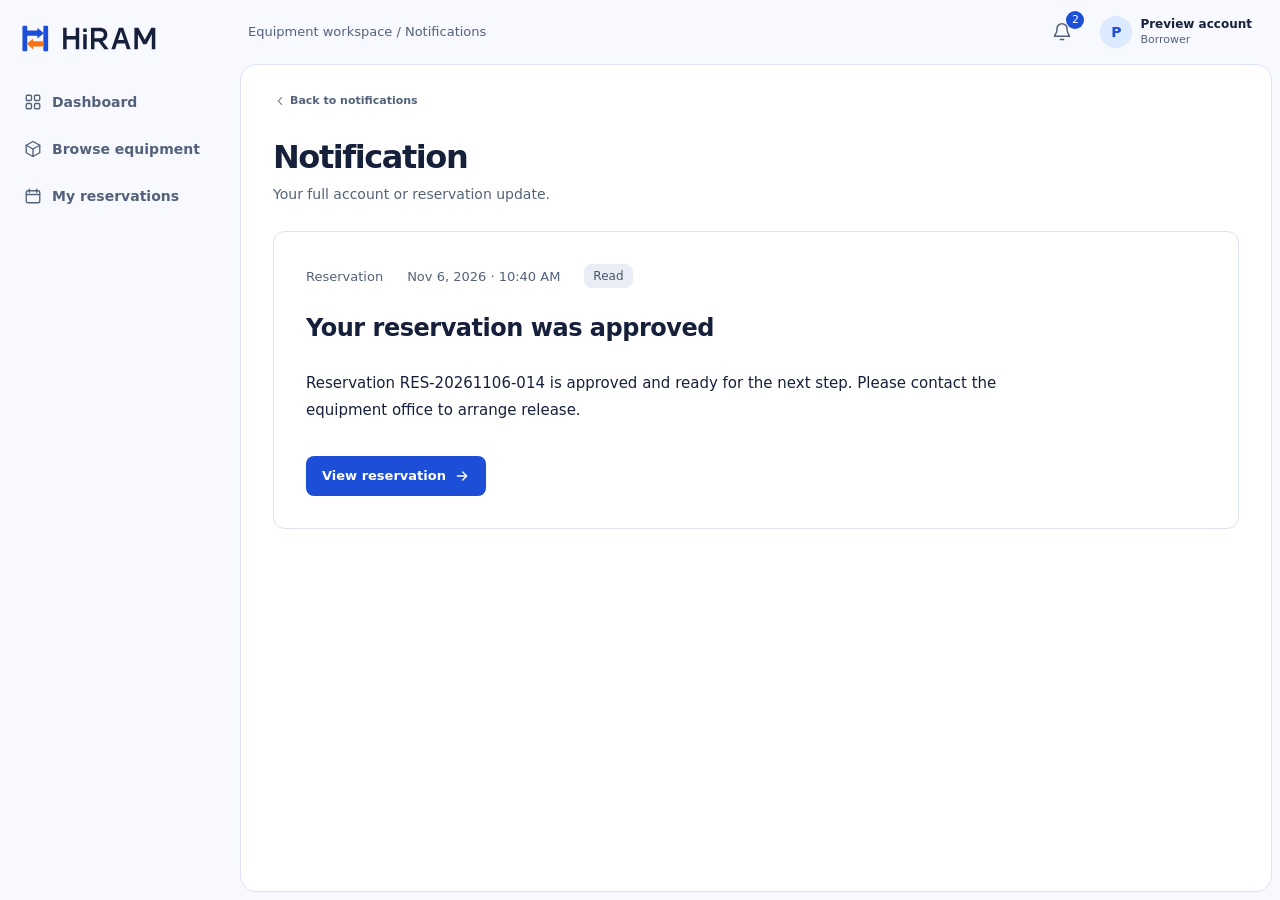
==== commit 24bbe90f: "feat: shared UI standardization" ====
--- a/output/ui-previews/notifications/details.html
+++ b/output/ui-previews/notifications/details.html
@@ -1312,14 +1312,17 @@
 }
 
 .app-shell {
-    --sidebar-width: 228px;
+    --sidebar-width: 240px;
+    --shell-topbar-height: 64px;
+    --shell-control-size: 44px;
+    --shell-menu-gap: 8px;
     display: grid;
     grid-template-columns: var(--sidebar-width) minmax(0, 1fr);
     height: 100vh;
     height: 100dvh;
 }
 
-.app-shell.sidebar-collapsed { --sidebar-width: 68px; }
+.app-shell.sidebar-collapsed { --sidebar-width: 72px; }
 
 .app-sidebar {
     min-height: 0;
@@ -1344,7 +1347,7 @@
     display: flex;
     align-items: center;
     gap: 10px;
-    min-height: 40px;
+    min-height: var(--shell-control-size);
     padding: 7px 10px;
     border-inline-start: 2px solid transparent;
     border-radius: var(--radius-control);
@@ -1352,7 +1355,8 @@
     font-weight: 550;
 }
 
-.nav-link .icon { width: 17px; height: 17px; }
+.nav-link .icon { width: 18px; height: 18px; flex: none; }
+.nav-link span { overflow-wrap: anywhere; }
 .nav-link:hover { background: var(--raised); color: var(--ink); }
 .nav-link-active, .nav-link-active:hover {
     border-inline-start-color: var(--link);
@@ -1364,7 +1368,7 @@
 
 .app-main {
     display: grid;
-    grid-template-rows: 56px minmax(0, 1fr);
+    grid-template-rows: var(--shell-topbar-height) minmax(0, 1fr);
     grid-template-columns: minmax(0, 1fr);
     min-width: 0;
     min-height: 0;
@@ -1387,7 +1391,20 @@
 }
 
 .topbar-start, .topbar-location { min-width: 0; }
+.topbar-start { flex: 1; }
 .topbar-end { flex: none; }
+.topbar-location > span { white-space: nowrap; }
+.app-topbar .icon-button, .app-topbar .theme-toggle, .app-topbar .notification-toggle {
+    width: var(--shell-control-size);
+    height: var(--shell-control-size);
+    min-width: var(--shell-control-size);
+    flex: none;
+}
+.app-topbar :is(button, summary, a):focus-visible,
+.app-sidebar :is(button, a):focus-visible {
+    outline: 2px solid var(--link);
+    outline-offset: 2px;
+}
 .topbar-location { color: var(--muted); font-size: 13px; }
 .topbar-location .icon { width: 14px; height: 14px; }
 .topbar-location strong {
@@ -1405,7 +1422,10 @@
     gap: 8px;
     cursor: pointer;
     list-style: none;
-}
+    padding: 4px 8px;
+    border-radius: var(--radius-control);
+}
+.profile-menu summary:hover, .profile-menu[open] summary { background: var(--raised); }
 .profile-menu summary::-webkit-details-marker { display: none; }
 .avatar {
     width: 32px;
@@ -1416,11 +1436,12 @@
     background: var(--primary-soft);
     color: var(--link);
     font-weight: 700;
+    flex: none;
 }
 .profile-copy {
     display: flex;
     flex-direction: column;
-    max-width: 150px;
+    max-width: clamp(100px, 12vw, 180px);
     font-size: 12px;
     line-height: 1.3;
 }
@@ -1434,9 +1455,12 @@
 .profile-dropdown {
     position: absolute;
     right: 0;
-    top: 100%;
+    top: calc(100% + var(--shell-menu-gap));
     z-index: 20;
-    width: 200px;
+    width: 280px;
+    max-width: calc(100vw - 32px);
+    max-height: calc(100dvh - var(--shell-topbar-height) - 24px);
+    overflow-y: auto;
     padding: 6px;
     border: 1px solid var(--line);
     border-radius: var(--radius-panel);
@@ -1445,9 +1469,7 @@
 }
 .profile-dropdown-heading {
     padding: 8px;
-    overflow: hidden;
-    text-overflow: ellipsis;
-    white-space: nowrap;
+    overflow-wrap: anywhere;
     border-bottom: 1px solid var(--line);
     font-weight: 700;
 }
@@ -1457,6 +1479,7 @@
     gap: 8px;
     margin-top: 4px;
     padding: 8px;
+    min-height: var(--shell-control-size);
     border-radius: var(--radius-control);
 }
 .profile-dropdown a:hover { background: var(--raised); }
@@ -1487,6 +1510,7 @@
 .skip-link:focus { transform: none; }
 
 @media (min-width: 851px) {
+    .sidebar-collapsed .app-brand { justify-content: center; margin-inline: 0; }
     .sidebar-collapsed .nav-caption,
     .sidebar-collapsed .brand-name { display: none; }
     .sidebar-collapsed .nav-link { justify-content: center; padding-inline: 0; }
@@ -1503,6 +1527,7 @@
 @media (max-width: 850px) {
     .app-shell { grid-template-columns: minmax(0, 1fr); }
     .app-topbar { padding-inline: 12px; }
+    .topbar-location > span, .topbar-location > .icon { display: none; }
     .app-sidebar {
         position: fixed;
         inset: 0 auto 0 0;
@@ -1531,6 +1556,9 @@
 @media (max-width: 540px) {
     .topbar-location > span, .topbar-location .icon,
     .profile-copy, .profile-chevron { display: none; }
+    .topbar-end { gap: 4px; }
+    .profile-menu summary { padding: 4px 6px; min-width: var(--shell-control-size); justify-content: center; }
+    .profile-dropdown { position: fixed; right: 16px; top: calc(var(--shell-topbar-height) + var(--shell-menu-gap)); }
 }
 
 /* Two columns with one shared gutter fill the workspace. Narrow layouts use one column. */
@@ -1599,13 +1627,20 @@
 }
 
 .notification-menu { position: relative; }
+.notification-recent form, .notification-subject form, .notification-table .actions-column form { margin: 0; }
+.notification-recent-open { display: flex; width: 100%; align-items: flex-start; gap: 12px; padding: 18px 20px; border: 0; background: transparent; color: var(--ink); text-align: left; font: inherit; cursor: pointer; }
+.notification-recent-open:hover { background: var(--raised); }
+.notification-title-open { padding: 0; border: 0; background: transparent; color: var(--ink); font: inherit; font-size: 14px; font-weight: 500; text-align: left; cursor: pointer; }
+.is-unread .notification-title-open { font-weight: 650; }
+.notification-title-open:hover { color: var(--link); text-decoration: underline; }
+.notification-title-open:focus-visible, .notification-recent-open:focus-visible { outline: 2px solid var(--link); outline-offset: 3px; }
 .notification-menu:not([open]) .notification-dropdown { display: none; }
 .notification-toggle { position: relative; display: grid; place-items: center; width: 40px; height: 44px; border-radius: var(--radius-control); cursor: pointer; list-style: none; color: var(--muted); }
 .notification-toggle::-webkit-details-marker { display: none; }
 .notification-toggle:hover, .notification-menu[open] .notification-toggle { color: var(--ink); background: var(--raised); }
 .notification-toggle:focus-visible { outline: 2px solid var(--link); outline-offset: 3px; }
 .notification-count { position: absolute; top: 1px; right: 0; min-width: 18px; height: 18px; padding: 0 4px; border-radius: 12px; background: var(--primary); color: var(--on-primary); font-size: 11px; line-height: 18px; text-align: center; font-variant-numeric: tabular-nums; }
-.notification-dropdown { position: absolute; right: 0; top: calc(100% + 12px); width: 370px; max-width: calc(100vw - 32px); max-height: min(620px, calc(100dvh - 100px)); overflow-y: auto; border: 1px solid var(--line); border-radius: var(--radius-panel); background: var(--surface); color: var(--ink); box-shadow: var(--overlay-shadow); z-index: 80; }
+.notification-dropdown { position: absolute; right: 0; top: calc(100% + var(--shell-menu-gap, 8px)); width: 370px; max-width: calc(100vw - 32px); max-height: min(620px, calc(100dvh - 100px)); overflow-y: auto; border: 1px solid var(--line); border-radius: var(--radius-panel); background: var(--surface); color: var(--ink); box-shadow: var(--overlay-shadow); z-index: 80; }
 .notification-menu-heading { display: flex; align-items: baseline; justify-content: space-between; gap: 16px; padding: 20px; }
 .notification-menu-heading h2 { margin: 0; font-size: 16px; font-weight: 650; }
 .notification-menu-heading > span { font-size: 12px; color: var(--muted); }
@@ -1647,7 +1682,7 @@
 .notification-message-body { max-width: 76ch; margin-top: 24px; white-space: pre-line; font-size: 15px; line-height: 1.8; overflow-wrap: anywhere; }
 .notification-message footer { margin-top: 32px; }
 @media (max-width: 850px) {
-    .notification-dropdown { position: fixed; right: 16px; top: 68px; }
+    .notification-dropdown { position: fixed; right: 16px; top: calc(var(--shell-topbar-height, 64px) + var(--shell-menu-gap, 8px)); }
     .notification-filters { flex-wrap: wrap; }
     .page-heading .notification-unread-total { align-self: flex-start; }
     .notification-filters .search-field { flex-basis: 100%; }
